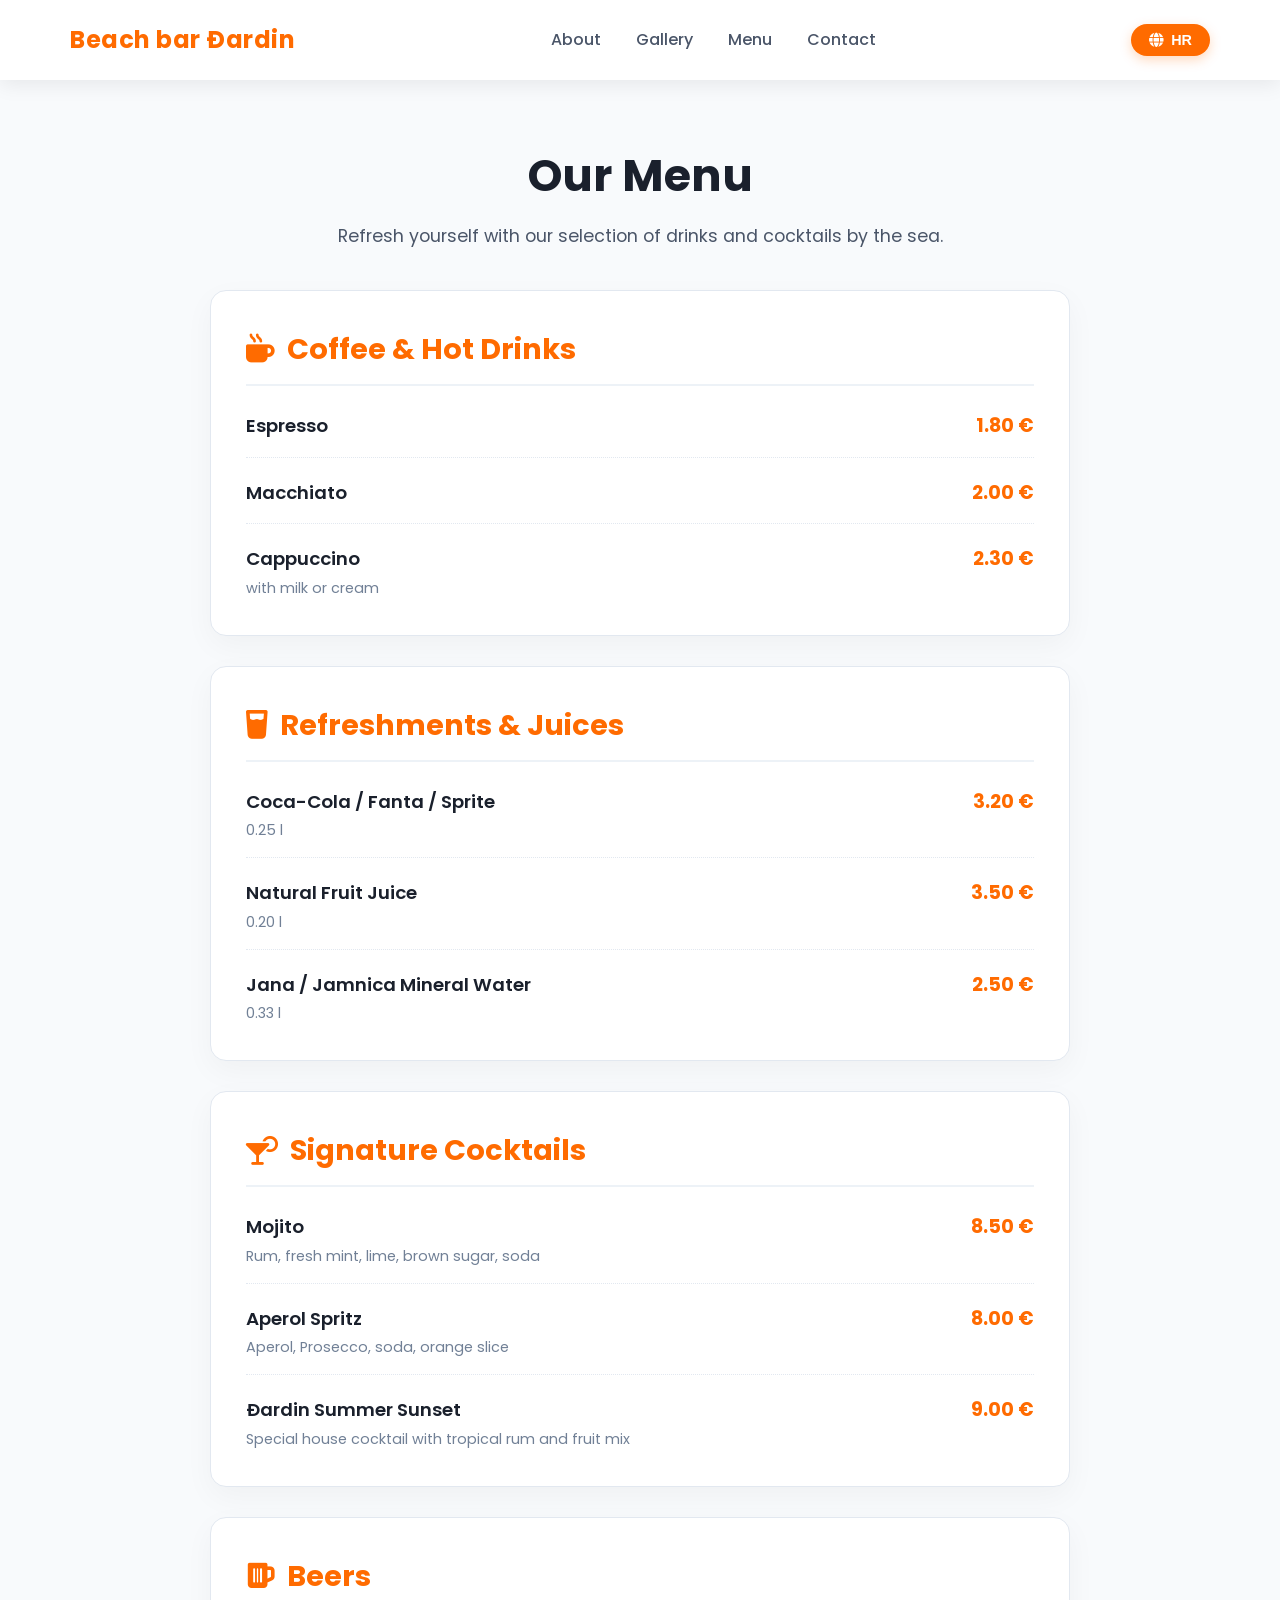
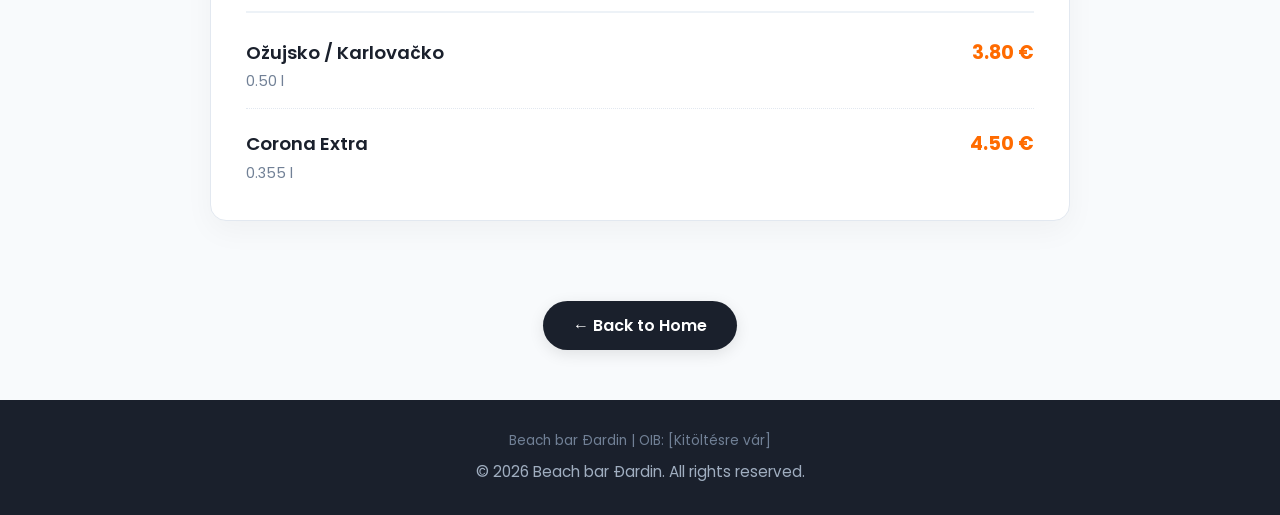
==== menu.html @ 88f93860 "Create menu.html" ====
<!DOCTYPE html>
<html lang="en">
<head>
    <meta charset="UTF-8">
    <meta name="viewport" content="width=device-width, initial-scale=1.0">
    <title>Menu & Price List | Beach bar Đardin</title>
    <!-- Google Fonts -->
    <link href="https://fonts.googleapis.com/css2?family=Poppins:wght@300;400;500;600;700&display=swap" rel="stylesheet">
    <!-- FontAwesome ikonok -->
    <link rel="stylesheet" href="https://cdnjs.cloudflare.com/ajax/libs/font-awesome/6.4.0/css/all.min.css">
    
    <style>
        * {
            margin: 0;
            padding: 0;
            box-sizing: border-box;
            scroll-behavior: smooth;
        }

        body {
            font-family: 'Poppins', sans-serif;
            color: #2c3e50;
            background-color: #f8fafc;
            line-height: 1.6;
            padding-top: 80px;
        }

        /* Fix tetejű modern navigációs sáv */
        .dardin-navbar {
            position: fixed;
            top: 0;
            left: 0;
            width: 100%;
            height: 80px;
            background: rgba(255, 255, 255, 0.98);
            backdrop-filter: blur(10px);
            box-shadow: 0 4px 20px rgba(0, 0, 0, 0.08);
            z-index: 1000;
            display: flex;
            align-items: center;
        }

        .dardin-nav-container {
            width: 100%;
            max-width: 1200px;
            margin: 0 auto;
            padding: 0 30px;
            display: flex;
            justify-content: space-between;
            align-items: center;
        }

        .dardin-logo {
            font-size: 1.5rem;
            font-weight: 700;
            color: #ff6b00;
            text-decoration: none;
            letter-spacing: 0.5px;
        }

        .dardin-nav-links {
            display: flex;
            gap: 35px;
            list-style: none;
            align-items: center;
        }

        .dardin-nav-links a {
            text-decoration: none;
            color: #4a5568;
            font-weight: 500;
            font-size: 1rem;
            transition: color 0.3s ease;
        }

        .dardin-nav-links a:hover {
            color: #ff6b00;
        }

        /* Stílusos nyelvváltó gomb */
        .dardin-lang-btn {
            background: #ff6b00;
            color: white;
            border: none;
            padding: 8px 18px;
            border-radius: 30px;
            cursor: pointer;
            font-weight: 600;
            font-size: 0.9rem;
            display: flex;
            align-items: center;
            gap: 8px;
            transition: all 0.3s ease;
            box-shadow: 0 4px 12px rgba(255, 107, 0, 0.25);
        }

        .dardin-lang-btn:hover {
            background: #e05e00;
            transform: translateY(-2px);
        }

        /* Fő tartalom */
        .menu-header {
            text-align: center;
            padding: 60px 20px 40px;
        }

        .menu-header h1 {
            font-size: 2.8rem;
            color: #1a202c;
            margin-bottom: 10px;
        }

        .menu-header p {
            color: #4a5568;
            font-size: 1.1rem;
        }

        .menu-container {
            max-width: 900px;
            margin: 0 auto 80px;
            padding: 0 20px;
        }

        .menu-category {
            background: white;
            border-radius: 16px;
            padding: 35px;
            margin-bottom: 30px;
            box-shadow: 0 10px 30px rgba(0,0,0,0.04);
            border: 1px solid #e2e8f0;
        }

        .menu-category h2 {
            font-size: 1.8rem;
            color: #ff6b00;
            margin-bottom: 25px;
            display: flex;
            align-items: center;
            gap: 12px;
            border-bottom: 2px solid #edf2f7;
            padding-bottom: 12px;
        }

        .menu-item {
            display: flex;
            justify-content: space-between;
            align-items: baseline;
            margin-bottom: 20px;
            border-bottom: 1px dotted #e2e8f0;
            padding-bottom: 15px;
        }

        .menu-item:last-child {
            margin-bottom: 0;
            border-bottom: none;
            padding-bottom: 0;
        }

        .item-details h3 {
            font-size: 1.15rem;
            color: #1a202c;
            font-weight: 600;
        }

        .item-details p {
            font-size: 0.9rem;
            color: #718096;
            margin-top: 3px;
        }

        .item-price {
            font-size: 1.2rem;
            font-weight: 700;
            color: #ff6b00;
            white-space: nowrap;
            margin-left: 20px;
        }

        /* Vissza gomb */
        .back-btn-container {
            text-align: center;
            margin-bottom: 50px;
        }

        .dardin-btn {
            display: inline-block;
            padding: 12px 30px;
            background-color: #1a202c;
            color: white;
            text-decoration: none;
            border-radius: 35px;
            font-weight: 600;
            font-size: 1rem;
            transition: all 0.3s ease;
            box-shadow: 0 4px 15px rgba(0, 0, 0, 0.1);
        }

        .dardin-btn:hover {
            background-color: #ff6b00;
            transform: translateY(-2px);
        }

        footer {
            text-align: center;
            padding: 30px;
            background-color: #1a202c;
            color: #a0aec0;
            font-size: 0.95rem;
        }

        .dardin-footer-legal {
            font-size: 0.85rem;
            color: #718096;
            margin-bottom: 8px;
        }

        @media (max-width: 768px) {
            .dardin-nav-links {
                display: none;
            }
            .menu-header h1 {
                font-size: 2.2rem;
            }
        }
    </style>
</head>
<body>

    <!-- Fix menüsor -->
    <header class="dardin-navbar">
        <div class="dardin-nav-container">
            <a href="index.html" class="dardin-logo">Beach bar Đardin</a>
            <ul class="dardin-nav-links">
                <li><a href="index.html#about" data-en="About" data-hr="O nama">About</a></li>
                <li><a href="index.html#gallery" data-en="Gallery" data-hr="Galerija">Gallery</a></li>
                <li><a href="menu.html" data-en="Menu" data-hr="Cjenik">Menu</a></li>
                <li><a href="index.html#contact" data-en="Contact" data-hr="Kontakt">Contact</a></li>
            </ul>
            <button id="lang-toggle" class="dardin-lang-btn">
                <i class="fa-solid fa-globe"></i> <span id="lang-text">HR</span>
            </button>
        </div>
    </header>

    <!-- Fejléc -->
    <div class="menu-header">
        <h1 data-en="Our Menu" data-hr="Naš Cjenik">Our Menu</h1>
        <p data-en="Refresh yourself with our selection of drinks and cocktails by the sea." data-hr="Osvježite se našom ponudom pića i koktelića uz samo more.">Refresh yourself with our selection of drinks and cocktails by the sea.</p>
    </div>

    <!-- Étlap kategóriák -->
    <div class="menu-container">
        
        <!-- Kávék -->
        <div class="menu-category">
            <h2><i class="fa-solid fa-mug-hot"></i> <span data-en="Coffee & Hot Drinks" data-hr="Kava i topli napici">Coffee & Hot Drinks</span></h2>
            
            <div class="menu-item">
                <div class="item-details">
                    <h3 data-en="Espresso" data-hr="Espresso">Espresso</h3>
                </div>
                <div class="item-price">1.80 €</div>
            </div>

            <div class="menu-item">
                <div class="item-details">
                    <h3 data-en="Macchiato" data-hr="Kava s mlijekom / Macchiato">Macchiato</h3>
                </div>
                <div class="item-price">2.00 €</div>
            </div>

            <div class="menu-item">
                <div class="item-details">
                    <h3 data-en="Cappuccino" data-hr="Cappuccino">Cappuccino</h3>
                    <p data-en="with milk or cream" data-hr="s mlijekom ili vrhnjem">with milk or cream</p>
                </div>
                <div class="item-price">2.30 €</div>
            </div>
        </div>

        <!-- Üdítők -->
        <div class="menu-category">
            <h2><i class="fa-solid fa-glass-water"></i> <span data-en="Refreshments & Juices" data-hr="Osvježenja i sokovi">Refreshments & Juices</span></h2>
            
            <div class="menu-item">
                <div class="item-details">
                    <h3>Coca-Cola / Fanta / Sprite</h3>
                    <p>0.25 l</p>
                </div>
                <div class="item-price">3.20 €</div>
            </div>

            <div class="menu-item">
                <div class="item-details">
                    <h3 data-en="Natural Fruit Juice" data-hr="Prirodni voćni sok">Natural Fruit Juice</h3>
                    <p>0.20 l</p>
                </div>
                <div class="item-price">3.50 €</div>
            </div>

            <div class="menu-item">
                <div class="item-details">
                    <h3 data-en="Jana / Jamnica Mineral Water" data-hr="Jana / Jamnica mineralna voda">Jana / Jamnica Mineral Water</h3>
                    <p>0.33 l</p>
                </div>
                <div class="item-price">2.50 €</div>
            </div>
        </div>

        <!-- Koktélok -->
        <div class="menu-category">
            <h2><i class="fa-solid fa-martini-glass-citrus"></i> <span data-en="Signature Cocktails" data-hr="Kokteli">Signature Cocktails</span></h2>
            
            <div class="menu-item">
                <div class="item-details">
                    <h3>Mojito</h3>
                    <p data-en="Rum, fresh mint, lime, brown sugar, soda" data-hr="Rum, svježa menta, limeta, smeđi šećer, soda">Rum, fresh mint, lime, brown sugar, soda</p>
                </div>
                <div class="item-price">8.50 €</div>
            </div>

            <div class="menu-item">
                <div class="item-details">
                    <h3>Aperol Spritz</h3>
                    <p data-en="Aperol, Prosecco, soda, orange slice" data-hr="Aperol, Prosecco, soda, kriška narancze">Aperol, Prosecco, soda, orange slice</p>
                </div>
                <div class="item-price">8.00 €</div>
            </div>

            <div class="menu-item">
                <div class="item-details">
                    <h3 data-en="Đardin Summer Sunset" data-hr="Đardin ljetni zalazak">Đardin Summer Sunset</h3>
                    <p data-en="Special house cocktail with tropical rum and fruit mix" data-hr="Specijalni kućni koktel s tropskim rumom i voćnim miksom">Special house cocktail with tropical rum and fruit mix</p>
                </div>
                <div class="item-price">9.00 €</div>
            </div>
        </div>

        <!-- Sörök -->
        <div class="menu-category">
            <h2><i class="fa-solid fa-beer-mug-empty"></i> <span data-en="Beers" data-hr="Piva">Beers</span></h2>
            
            <div class="menu-item">
                <div class="item-details">
                    <h3>Ožujsko / Karlovačko</h3>
                    <p>0.50 l</p>
                </div>
                <div class="item-price">3.80 €</div>
            </div>

            <div class="menu-item">
                <div class="item-details">
                    <h3 data-en="Corona Extra" data-hr="Corona Extra">Corona Extra</h3>
                    <p>0.355 l</p>
                </div>
                <div class="item-price">4.50 €</div>
            </div>
        </div>

    </div>

    <!-- Vissza a főoldalra gomb -->
    <div class="back-btn-container">
        <a href="index.html" class="dardin-btn" data-en="&larr; Back to Home" data-hr="&larr; Povratak na početnu">&larr; Back to Home</a>
    </div>

    <!-- Lábléc -->
    <footer>
        <div class="dardin-footer-legal">Beach bar Đardin | OIB: [Kitöltésre vár]</div>
        <p data-en="&copy; 2026 Beach bar Đardin. All rights reserved." data-hr="&copy; 2026 Beach bar Đardin. Sva prava pridržana.">&copy; 2026 Beach bar Đardin. All rights reserved.</p>
    </footer>

    <!-- Script a nyelvváltáshoz -->
    <script>
        const toggleBtn = document.getElementById('lang-toggle');
        const langText = document.getElementById('lang-text');
        let currentLang = 'en';

        toggleBtn.addEventListener('click', () => {
            currentLang = currentLang === 'en' ? 'hr' : 'en';
            langText.textContent = currentLang === 'en' ? 'HR' : 'EN';

            document.querySelectorAll('[data-en]').forEach(element => {
                if (currentLang === 'hr') {
                    element.innerHTML = element.getAttribute('data-hr');
                } else {
                    element.innerHTML = element.getAttribute('data-en');
                }
            });
        });
    </script>
</body>
</html>
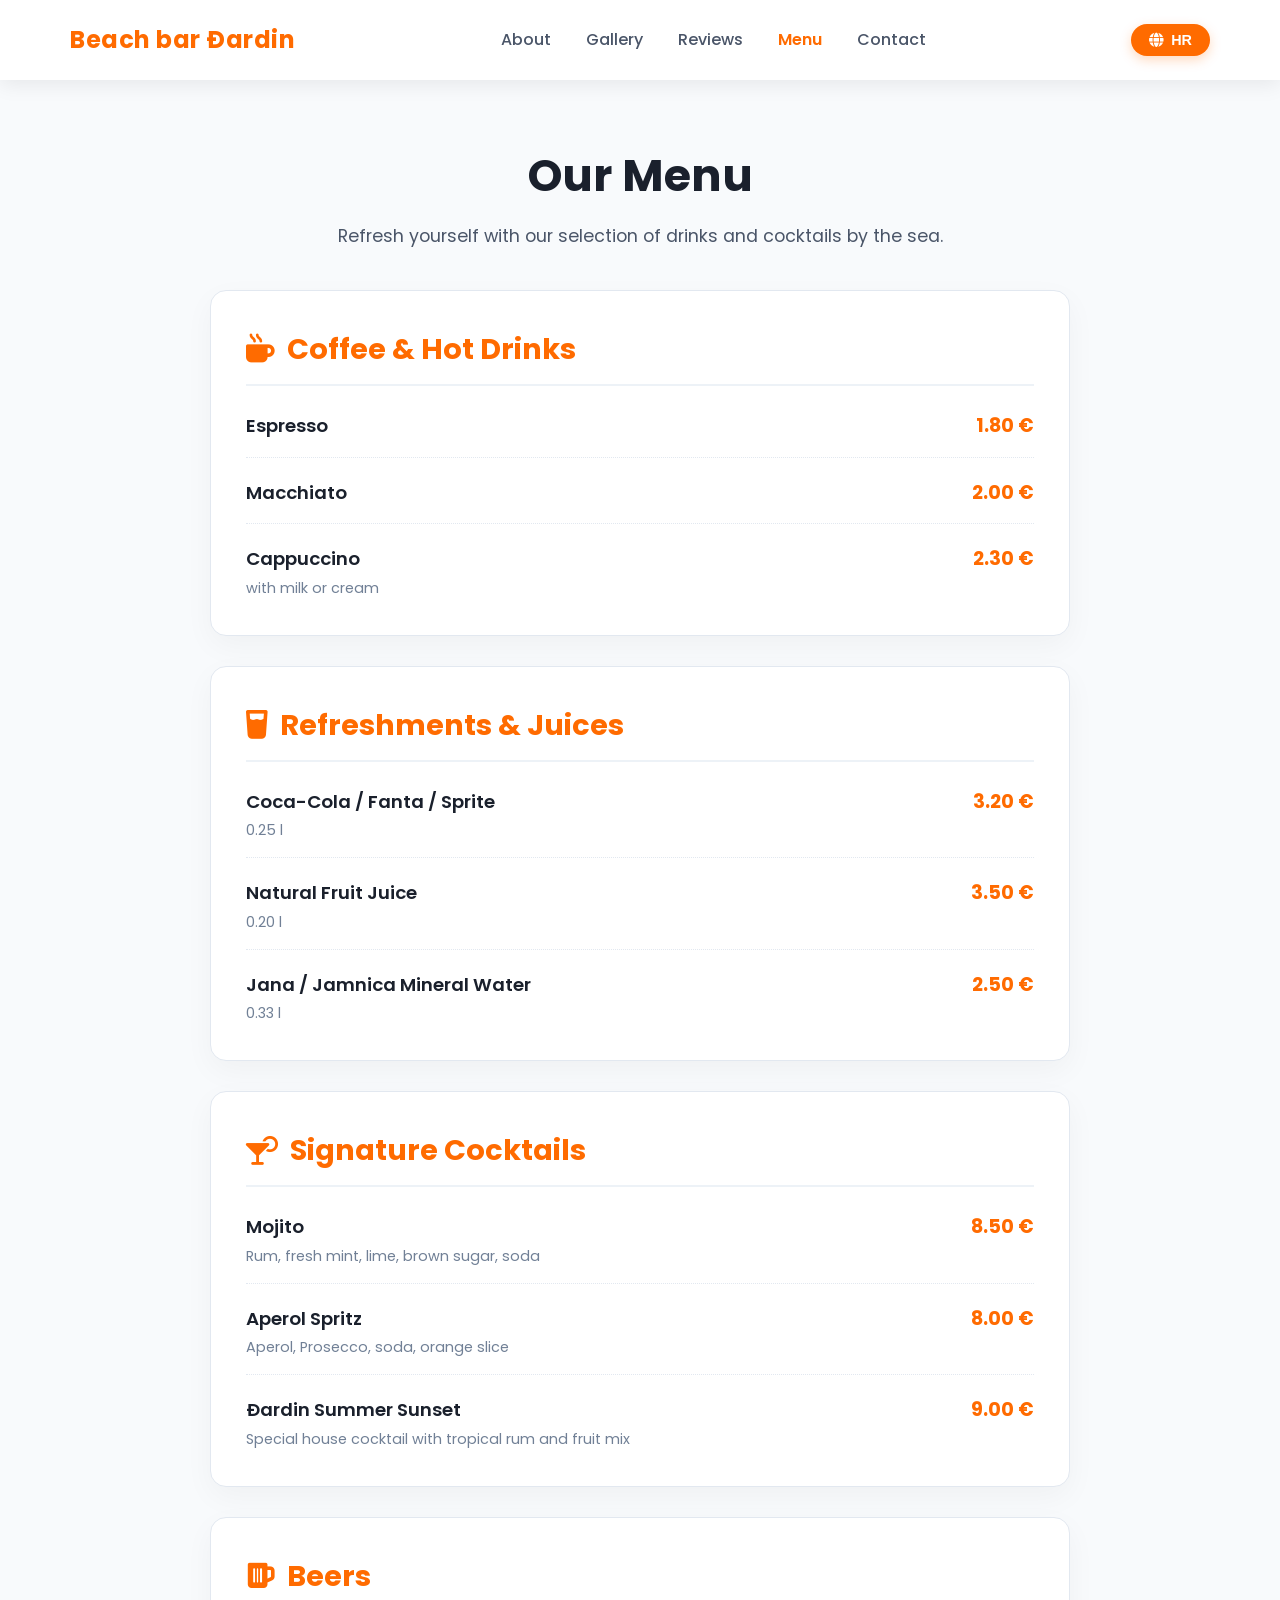
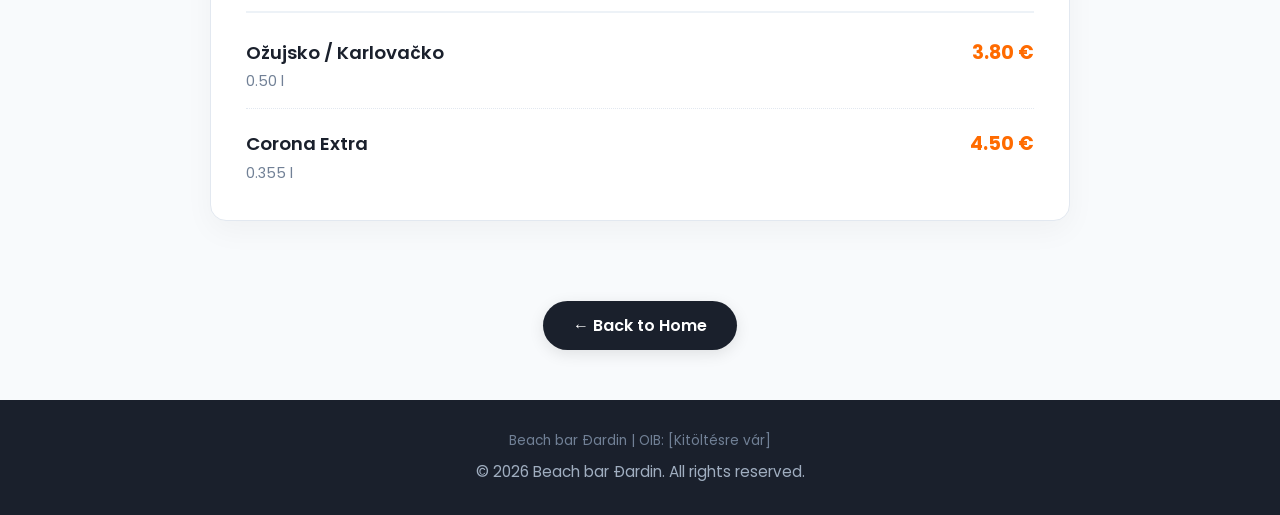
==== commit f8282218: "Update menu.html" ====
--- a/menu.html
+++ b/menu.html
@@ -234,7 +234,8 @@
             <ul class="dardin-nav-links">
                 <li><a href="index.html#about" data-en="About" data-hr="O nama">About</a></li>
                 <li><a href="index.html#gallery" data-en="Gallery" data-hr="Galerija">Gallery</a></li>
-                <li><a href="menu.html" data-en="Menu" data-hr="Cjenik">Menu</a></li>
+                <li><a href="index.html#reviews" data-en="Reviews" data-hr="Recenzije">Reviews</a></li>
+                <li><a href="menu.html" data-en="Menu" data-hr="Cjenik" style="color: #ff6b00; font-weight: 600;">Menu</a></li>
                 <li><a href="index.html#contact" data-en="Contact" data-hr="Kontakt">Contact</a></li>
             </ul>
             <button id="lang-toggle" class="dardin-lang-btn">
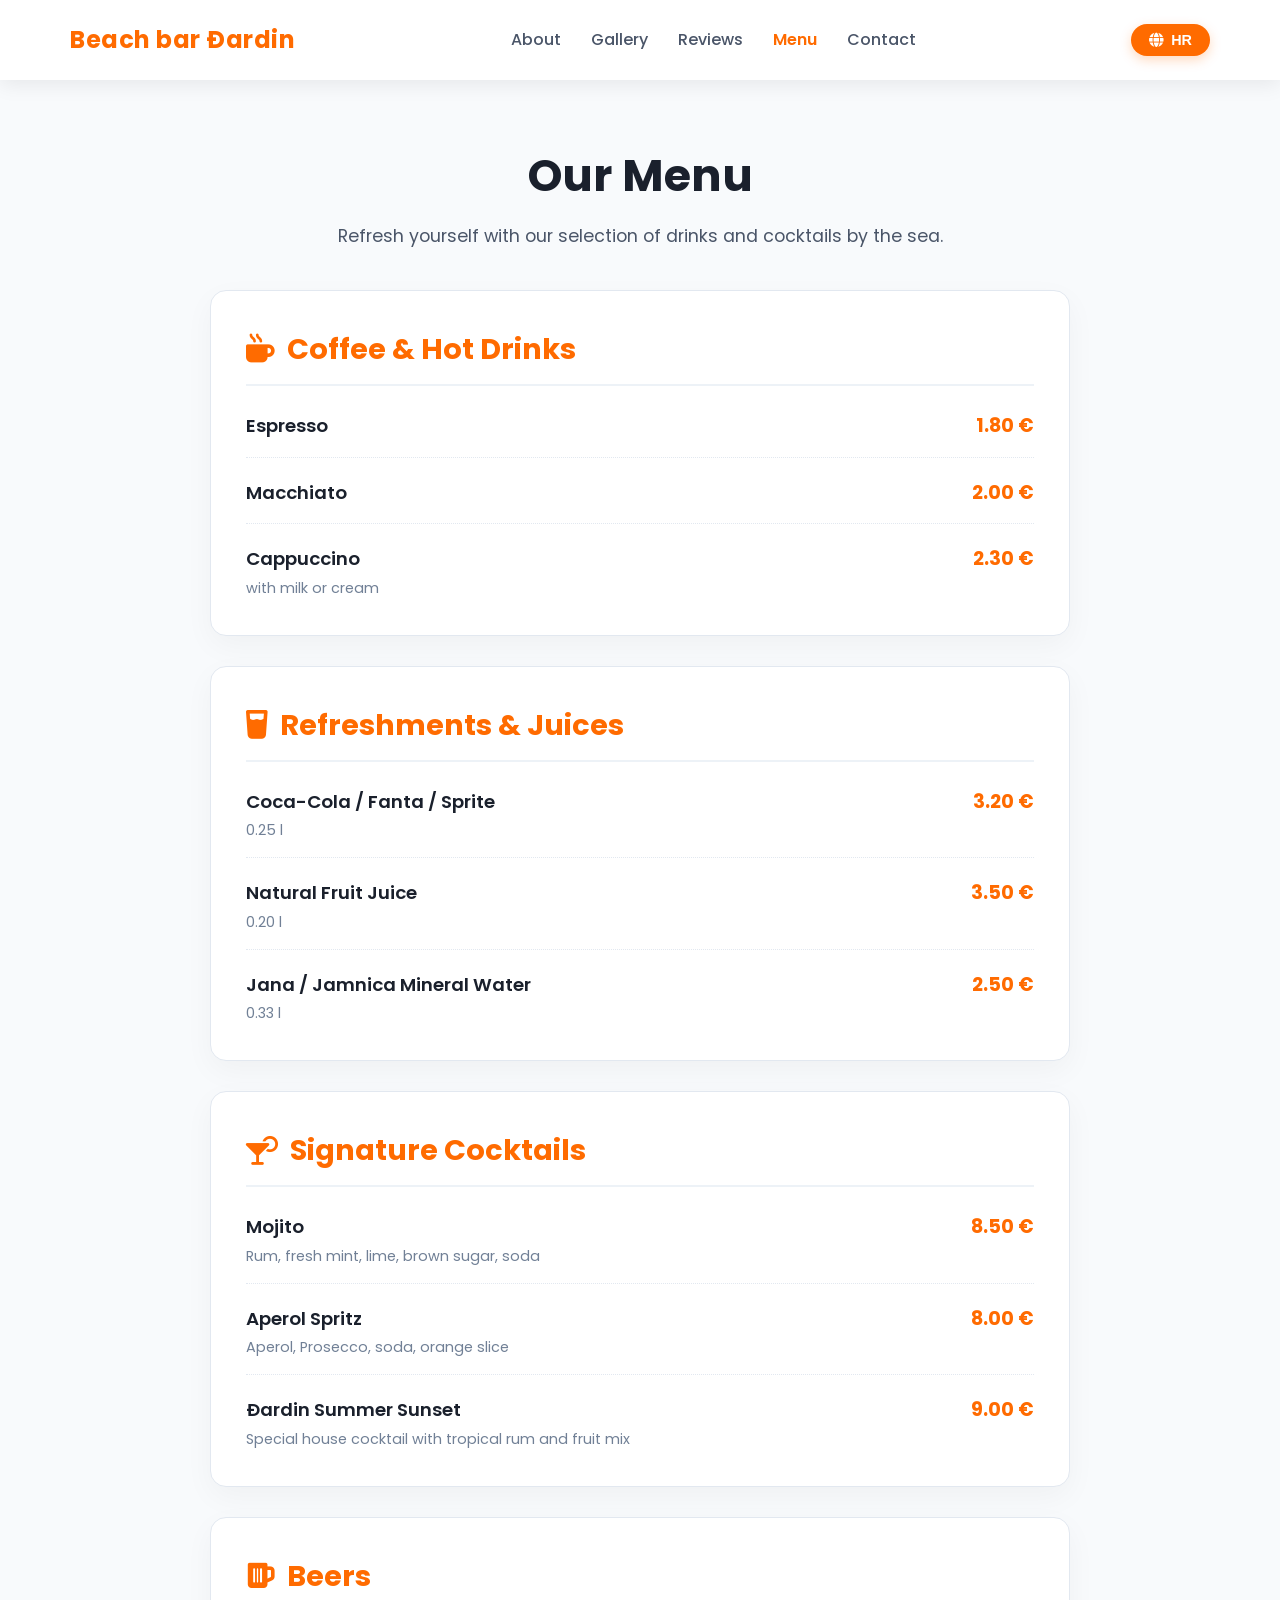
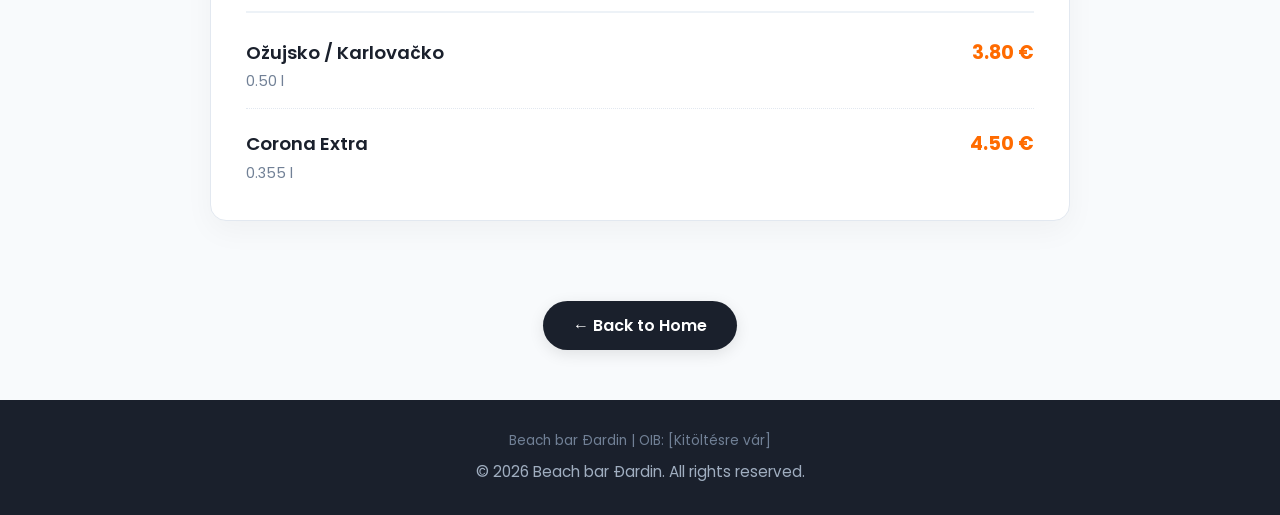
==== commit 7da1ecb8: "Update menu.html" ====
--- a/menu.html
+++ b/menu.html
@@ -60,7 +60,7 @@
 
         .dardin-nav-links {
             display: flex;
-            gap: 35px;
+            gap: 30px;
             list-style: none;
             align-items: center;
         }
@@ -75,6 +75,16 @@
 
         .dardin-nav-links a:hover {
             color: #ff6b00;
+        }
+
+        /* Mobil hamburger gomb */
+        .dardin-hamburger {
+            display: none;
+            background: none;
+            border: none;
+            font-size: 1.8rem;
+            color: #4a5568;
+            cursor: pointer;
         }
 
         /* Stílusos nyelvváltó gomb */
@@ -215,10 +225,30 @@
             margin-bottom: 8px;
         }
 
+        /* Mobil nézet beállítások */
         @media (max-width: 768px) {
+            .dardin-hamburger {
+                display: block;
+            }
+
             .dardin-nav-links {
-                display: none;
+                position: absolute;
+                top: 80px;
+                left: 0;
+                width: 100%;
+                background: white;
+                flex-direction: column;
+                align-items: center;
+                gap: 20px;
+                padding: 25px 0;
+                box-shadow: 0 10px 20px rgba(0,0,0,0.08);
+                display: none; /* Alapból rejtett */
             }
+
+            .dardin-nav-links.active {
+                display: flex; /* Ha rákattintanak, lenyílik */
+            }
+
             .menu-header h1 {
                 font-size: 2.2rem;
             }
@@ -231,13 +261,19 @@
     <header class="dardin-navbar">
         <div class="dardin-nav-container">
             <a href="index.html" class="dardin-logo">Beach bar Đardin</a>
-            <ul class="dardin-nav-links">
+            
+            <button class="dardin-hamburger" id="hamburger-btn">
+                <i class="fa-solid fa-bars"></i>
+            </button>
+
+            <ul class="dardin-nav-links" id="nav-links">
                 <li><a href="index.html#about" data-en="About" data-hr="O nama">About</a></li>
                 <li><a href="index.html#gallery" data-en="Gallery" data-hr="Galerija">Gallery</a></li>
                 <li><a href="index.html#reviews" data-en="Reviews" data-hr="Recenzije">Reviews</a></li>
                 <li><a href="menu.html" data-en="Menu" data-hr="Cjenik" style="color: #ff6b00; font-weight: 600;">Menu</a></li>
                 <li><a href="index.html#contact" data-en="Contact" data-hr="Kontakt">Contact</a></li>
             </ul>
+
             <button id="lang-toggle" class="dardin-lang-btn">
                 <i class="fa-solid fa-globe"></i> <span id="lang-text">HR</span>
             </button>
@@ -372,8 +408,17 @@
         <p data-en="&copy; 2026 Beach bar Đardin. All rights reserved." data-hr="&copy; 2026 Beach bar Đardin. Sva prava pridržana.">&copy; 2026 Beach bar Đardin. All rights reserved.</p>
     </footer>
 
-    <!-- Script a nyelvváltáshoz -->
+    <!-- Script a mobil menühöz és nyelvváltáshoz -->
     <script>
+        // Mobil hamburger menü nyitás-zárás
+        const hamburgerBtn = document.getElementById('hamburger-btn');
+        const navLinks = document.getElementById('nav-links');
+
+        hamburgerBtn.addEventListener('click', () => {
+            navLinks.classList.toggle('active');
+        });
+
+        // Nyelvváltó logika
         const toggleBtn = document.getElementById('lang-toggle');
         const langText = document.getElementById('lang-text');
         let currentLang = 'en';
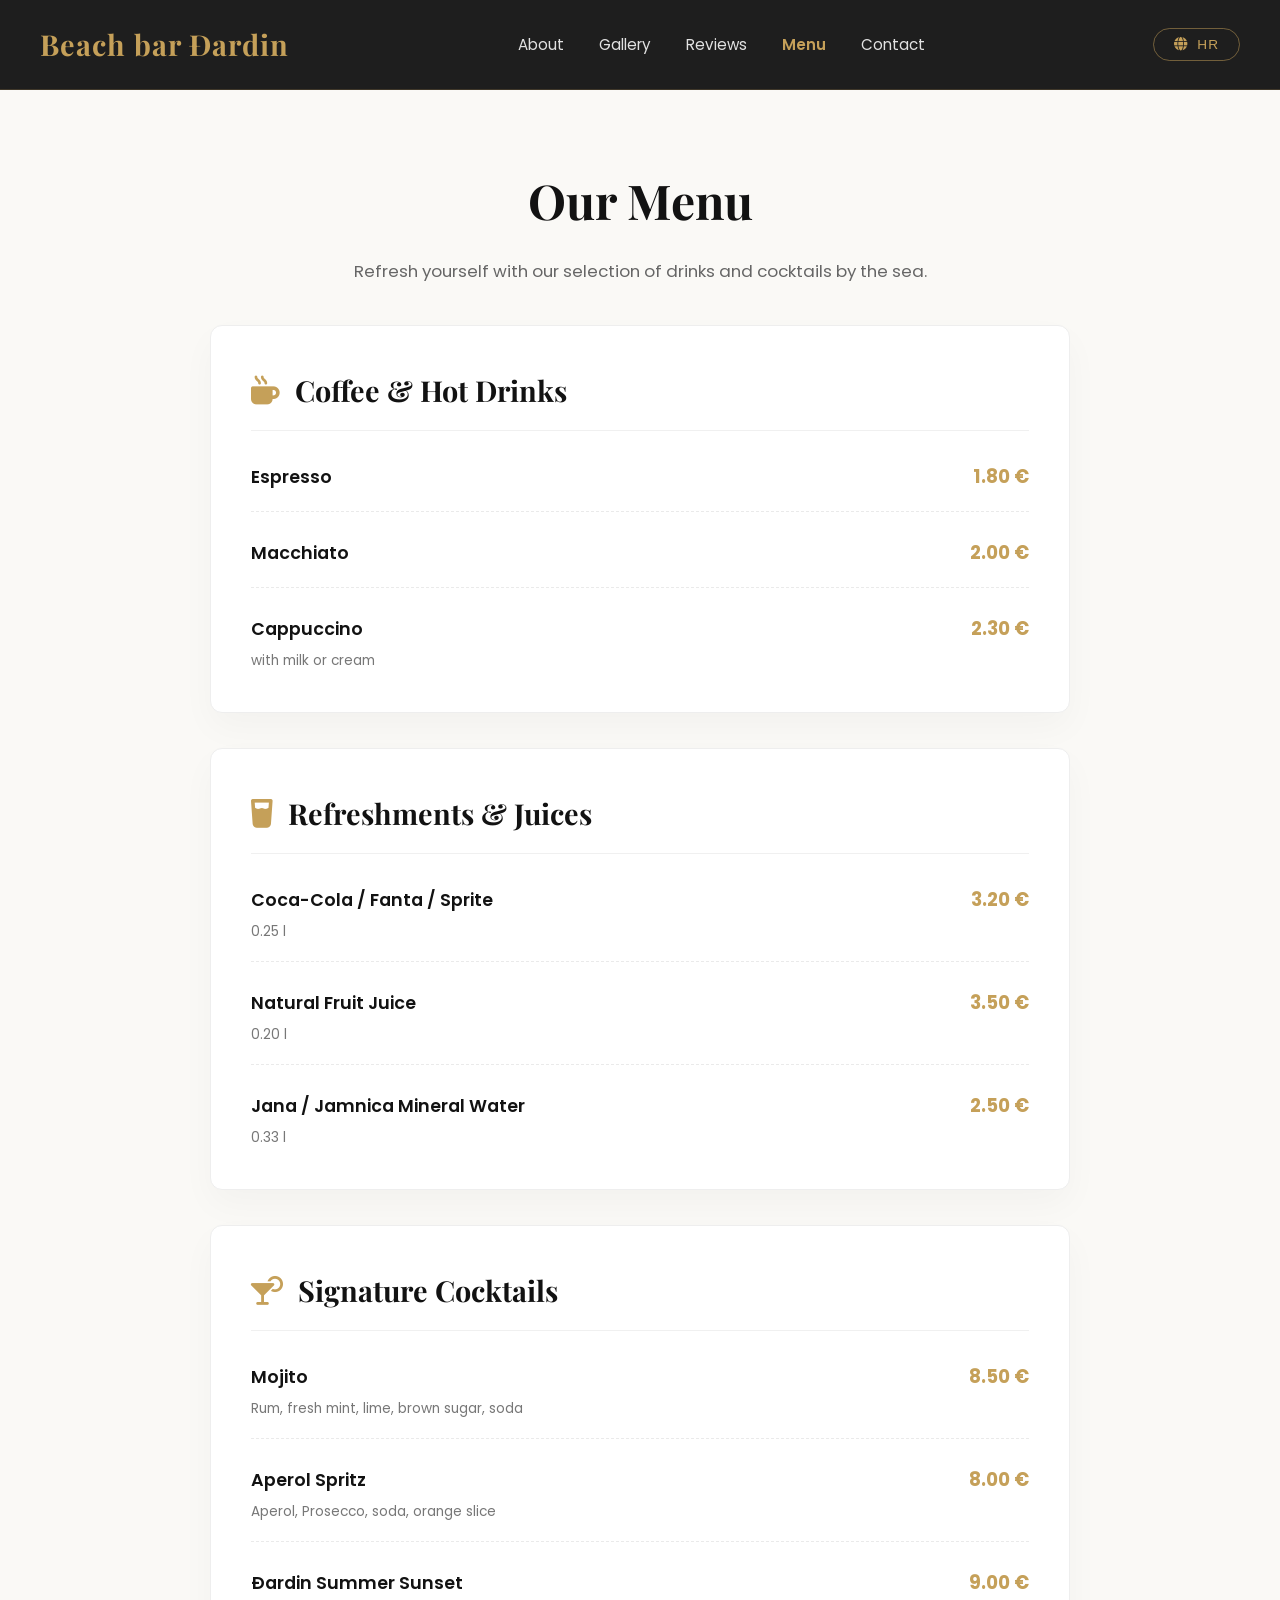
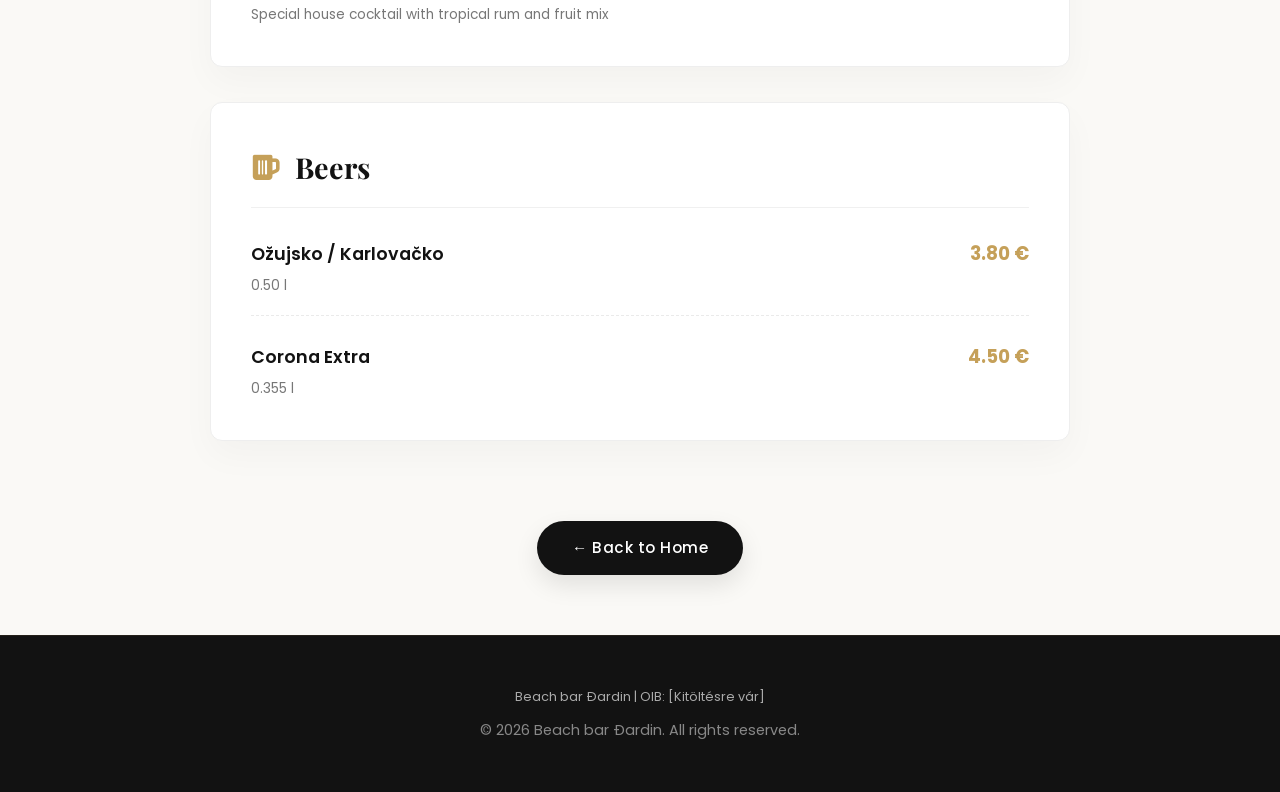
==== commit f0b5b560: "Update menu.html" ====
--- a/menu.html
+++ b/menu.html
@@ -5,7 +5,7 @@
     <meta name="viewport" content="width=device-width, initial-scale=1.0">
     <title>Menu & Price List | Beach bar Đardin</title>
     <!-- Google Fonts -->
-    <link href="https://fonts.googleapis.com/css2?family=Poppins:wght@300;400;500;600;700&display=swap" rel="stylesheet">
+    <link href="https://fonts.googleapis.com/css2?family=Playfair+Display:ital,wght@0,500;0,700;1,400&family=Poppins:wght@300;400;500;600&display=swap" rel="stylesheet">
     <!-- FontAwesome ikonok -->
     <link rel="stylesheet" href="https://cdnjs.cloudflare.com/ajax/libs/font-awesome/6.4.0/css/all.min.css">
     
@@ -19,22 +19,22 @@
 
         body {
             font-family: 'Poppins', sans-serif;
-            color: #2c3e50;
-            background-color: #f8fafc;
-            line-height: 1.6;
-            padding-top: 80px;
-        }
-
-        /* Fix tetejű modern navigációs sáv */
+            color: #2b2b2b;
+            background-color: #faf9f6;
+            line-height: 1.7;
+            padding-top: 90px;
+        }
+
+        /* Navigáció */
         .dardin-navbar {
             position: fixed;
             top: 0;
             left: 0;
             width: 100%;
-            height: 80px;
-            background: rgba(255, 255, 255, 0.98);
-            backdrop-filter: blur(10px);
-            box-shadow: 0 4px 20px rgba(0, 0, 0, 0.08);
+            height: 90px;
+            background: rgba(18, 18, 18, 0.95);
+            backdrop-filter: blur(12px);
+            border-bottom: 1px solid rgba(197, 160, 89, 0.2);
             z-index: 1000;
             display: flex;
             align-items: center;
@@ -42,88 +42,88 @@
 
         .dardin-nav-container {
             width: 100%;
-            max-width: 1200px;
+            max-width: 1300px;
             margin: 0 auto;
-            padding: 0 30px;
+            padding: 0 40px;
             display: flex;
             justify-content: space-between;
             align-items: center;
         }
 
         .dardin-logo {
-            font-size: 1.5rem;
+            font-family: 'Playfair Display', serif;
+            font-size: 1.8rem;
             font-weight: 700;
-            color: #ff6b00;
+            color: #c5a059;
             text-decoration: none;
-            letter-spacing: 0.5px;
+            letter-spacing: 1px;
         }
 
         .dardin-nav-links {
             display: flex;
-            gap: 30px;
+            gap: 35px;
             list-style: none;
             align-items: center;
         }
 
         .dardin-nav-links a {
             text-decoration: none;
-            color: #4a5568;
-            font-weight: 500;
-            font-size: 1rem;
+            color: #e2e2e2;
+            font-weight: 400;
+            font-size: 0.95rem;
             transition: color 0.3s ease;
         }
 
         .dardin-nav-links a:hover {
-            color: #ff6b00;
-        }
-
-        /* Mobil hamburger gomb */
+            color: #c5a059;
+        }
+
         .dardin-hamburger {
             display: none;
             background: none;
             border: none;
             font-size: 1.8rem;
-            color: #4a5568;
+            color: #c5a059;
             cursor: pointer;
         }
 
-        /* Stílusos nyelvváltó gomb */
         .dardin-lang-btn {
-            background: #ff6b00;
-            color: white;
-            border: none;
-            padding: 8px 18px;
+            background: transparent;
+            color: #c5a059;
+            border: 1px solid rgba(197, 160, 89, 0.5);
+            padding: 8px 20px;
             border-radius: 30px;
             cursor: pointer;
-            font-weight: 600;
-            font-size: 0.9rem;
+            font-weight: 500;
+            font-size: 0.85rem;
+            letter-spacing: 1px;
             display: flex;
             align-items: center;
             gap: 8px;
             transition: all 0.3s ease;
-            box-shadow: 0 4px 12px rgba(255, 107, 0, 0.25);
         }
 
         .dardin-lang-btn:hover {
-            background: #e05e00;
-            transform: translateY(-2px);
-        }
-
-        /* Fő tartalom */
+            background: #c5a059;
+            color: #121212;
+        }
+
+        /* Étlap Fejléc */
         .menu-header {
             text-align: center;
-            padding: 60px 20px 40px;
+            padding: 70px 20px 40px;
         }
 
         .menu-header h1 {
-            font-size: 2.8rem;
-            color: #1a202c;
-            margin-bottom: 10px;
+            font-family: 'Playfair Display', serif;
+            font-size: 3rem;
+            color: #121212;
+            margin-bottom: 15px;
         }
 
         .menu-header p {
-            color: #4a5568;
-            font-size: 1.1rem;
+            color: #666;
+            font-size: 1.05rem;
         }
 
         .menu-container {
@@ -134,31 +134,36 @@
 
         .menu-category {
             background: white;
-            border-radius: 16px;
-            padding: 35px;
+            border-radius: 12px;
+            padding: 40px;
+            margin-bottom: 35px;
+            box-shadow: 0 15px 35px rgba(0,0,0,0.03);
+            border: 1px solid #eee;
+        }
+
+        .menu-category h2 {
+            font-family: 'Playfair Display', serif;
+            font-size: 1.8rem;
+            color: #121212;
             margin-bottom: 30px;
-            box-shadow: 0 10px 30px rgba(0,0,0,0.04);
-            border: 1px solid #e2e8f0;
-        }
-
-        .menu-category h2 {
-            font-size: 1.8rem;
-            color: #ff6b00;
-            margin-bottom: 25px;
             display: flex;
             align-items: center;
-            gap: 12px;
-            border-bottom: 2px solid #edf2f7;
-            padding-bottom: 12px;
+            gap: 15px;
+            border-bottom: 1px solid #f0f0f0;
+            padding-bottom: 15px;
+        }
+
+        .menu-category h2 i {
+            color: #c5a059;
         }
 
         .menu-item {
             display: flex;
             justify-content: space-between;
             align-items: baseline;
-            margin-bottom: 20px;
-            border-bottom: 1px dotted #e2e8f0;
-            padding-bottom: 15px;
+            margin-bottom: 25px;
+            border-bottom: 1px dashed #eaeaea;
+            padding-bottom: 18px;
         }
 
         .menu-item:last-child {
@@ -168,21 +173,21 @@
         }
 
         .item-details h3 {
+            font-size: 1.1rem;
+            color: #121212;
+            font-weight: 600;
+        }
+
+        .item-details p {
+            font-size: 0.85rem;
+            color: #777;
+            margin-top: 4px;
+        }
+
+        .item-price {
             font-size: 1.15rem;
-            color: #1a202c;
-            font-weight: 600;
-        }
-
-        .item-details p {
-            font-size: 0.9rem;
-            color: #718096;
-            margin-top: 3px;
-        }
-
-        .item-price {
-            font-size: 1.2rem;
             font-weight: 700;
-            color: #ff6b00;
+            color: #c5a059;
             white-space: nowrap;
             margin-left: 20px;
         }
@@ -190,42 +195,44 @@
         /* Vissza gomb */
         .back-btn-container {
             text-align: center;
-            margin-bottom: 50px;
+            margin-bottom: 60px;
         }
 
         .dardin-btn {
             display: inline-block;
-            padding: 12px 30px;
-            background-color: #1a202c;
+            padding: 14px 35px;
+            background-color: #121212;
             color: white;
             text-decoration: none;
-            border-radius: 35px;
-            font-weight: 600;
-            font-size: 1rem;
+            border-radius: 30px;
+            font-weight: 500;
+            font-size: 0.95rem;
+            letter-spacing: 0.5px;
             transition: all 0.3s ease;
-            box-shadow: 0 4px 15px rgba(0, 0, 0, 0.1);
+            box-shadow: 0 10px 25px rgba(0,0,0,0.1);
         }
 
         .dardin-btn:hover {
-            background-color: #ff6b00;
+            background-color: #c5a059;
+            color: #121212;
             transform: translateY(-2px);
         }
 
         footer {
             text-align: center;
-            padding: 30px;
-            background-color: #1a202c;
-            color: #a0aec0;
-            font-size: 0.95rem;
+            padding: 50px 20px;
+            background-color: #121212;
+            color: #888;
+            font-size: 0.9rem;
+            border-top: 1px solid rgba(197, 160, 89, 0.1);
         }
 
         .dardin-footer-legal {
-            font-size: 0.85rem;
-            color: #718096;
-            margin-bottom: 8px;
-        }
-
-        /* Mobil nézet beállítások */
+            font-size: 0.8rem;
+            color: #aaa;
+            margin-bottom: 10px;
+        }
+
         @media (max-width: 768px) {
             .dardin-hamburger {
                 display: block;
@@ -233,24 +240,24 @@
 
             .dardin-nav-links {
                 position: absolute;
-                top: 80px;
+                top: 90px;
                 left: 0;
                 width: 100%;
-                background: white;
+                background: #121212;
+                border-bottom: 1px solid rgba(197, 160, 89, 0.2);
                 flex-direction: column;
                 align-items: center;
-                gap: 20px;
-                padding: 25px 0;
-                box-shadow: 0 10px 20px rgba(0,0,0,0.08);
-                display: none; /* Alapból rejtett */
+                gap: 25px;
+                padding: 30px 0;
+                display: none;
             }
 
             .dardin-nav-links.active {
-                display: flex; /* Ha rákattintanak, lenyílik */
+                display: flex;
             }
 
             .menu-header h1 {
-                font-size: 2.2rem;
+                font-size: 2.3rem;
             }
         }
     </style>
@@ -270,7 +277,7 @@
                 <li><a href="index.html#about" data-en="About" data-hr="O nama">About</a></li>
                 <li><a href="index.html#gallery" data-en="Gallery" data-hr="Galerija">Gallery</a></li>
                 <li><a href="index.html#reviews" data-en="Reviews" data-hr="Recenzije">Reviews</a></li>
-                <li><a href="menu.html" data-en="Menu" data-hr="Cjenik" style="color: #ff6b00; font-weight: 600;">Menu</a></li>
+                <li><a href="menu.html" data-en="Menu" data-hr="Cjenik" style="color: #c5a059; font-weight: 600;">Menu</a></li>
                 <li><a href="index.html#contact" data-en="Contact" data-hr="Kontakt">Contact</a></li>
             </ul>
 
@@ -408,9 +415,8 @@
         <p data-en="&copy; 2026 Beach bar Đardin. All rights reserved." data-hr="&copy; 2026 Beach bar Đardin. Sva prava pridržana.">&copy; 2026 Beach bar Đardin. All rights reserved.</p>
     </footer>
 
-    <!-- Script a mobil menühöz és nyelvváltáshoz -->
+    <!-- Script -->
     <script>
-        // Mobil hamburger menü nyitás-zárás
         const hamburgerBtn = document.getElementById('hamburger-btn');
         const navLinks = document.getElementById('nav-links');
 
@@ -418,7 +424,6 @@
             navLinks.classList.toggle('active');
         });
 
-        // Nyelvváltó logika
         const toggleBtn = document.getElementById('lang-toggle');
         const langText = document.getElementById('lang-text');
         let currentLang = 'en';
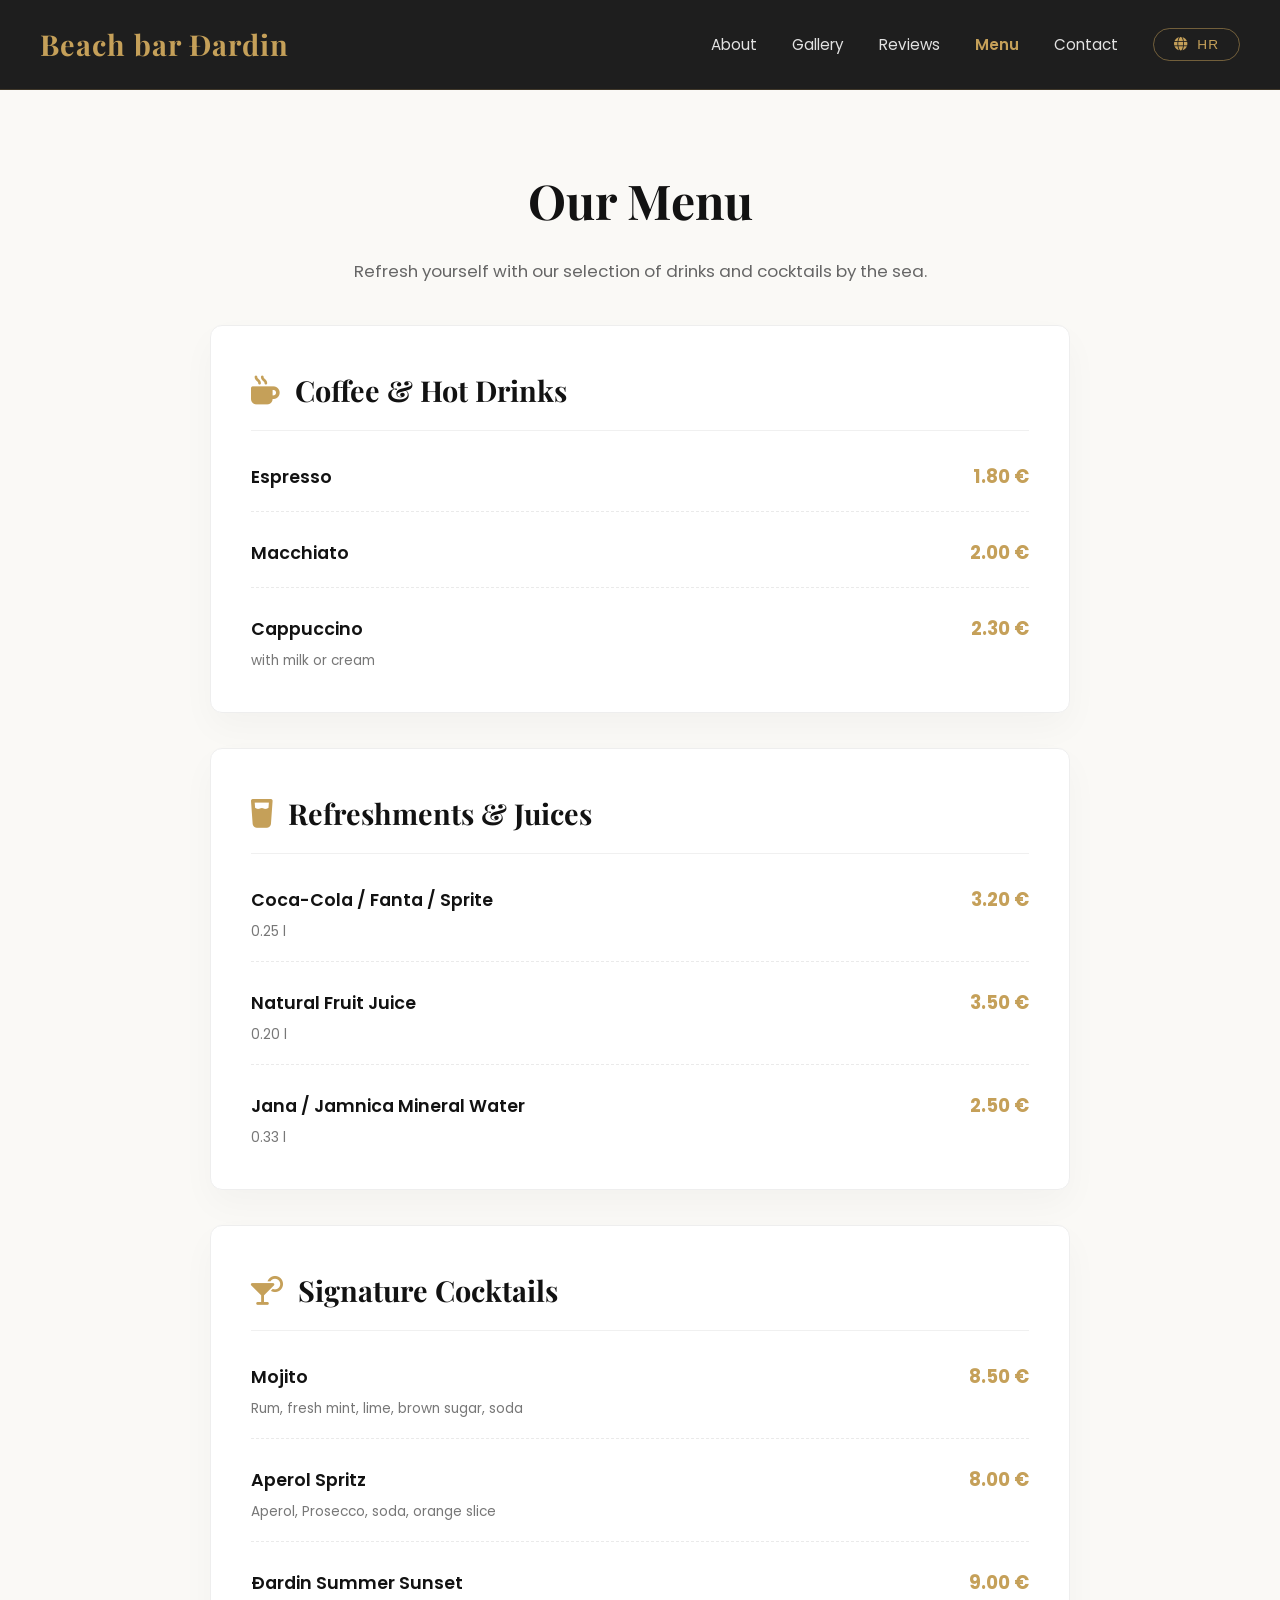
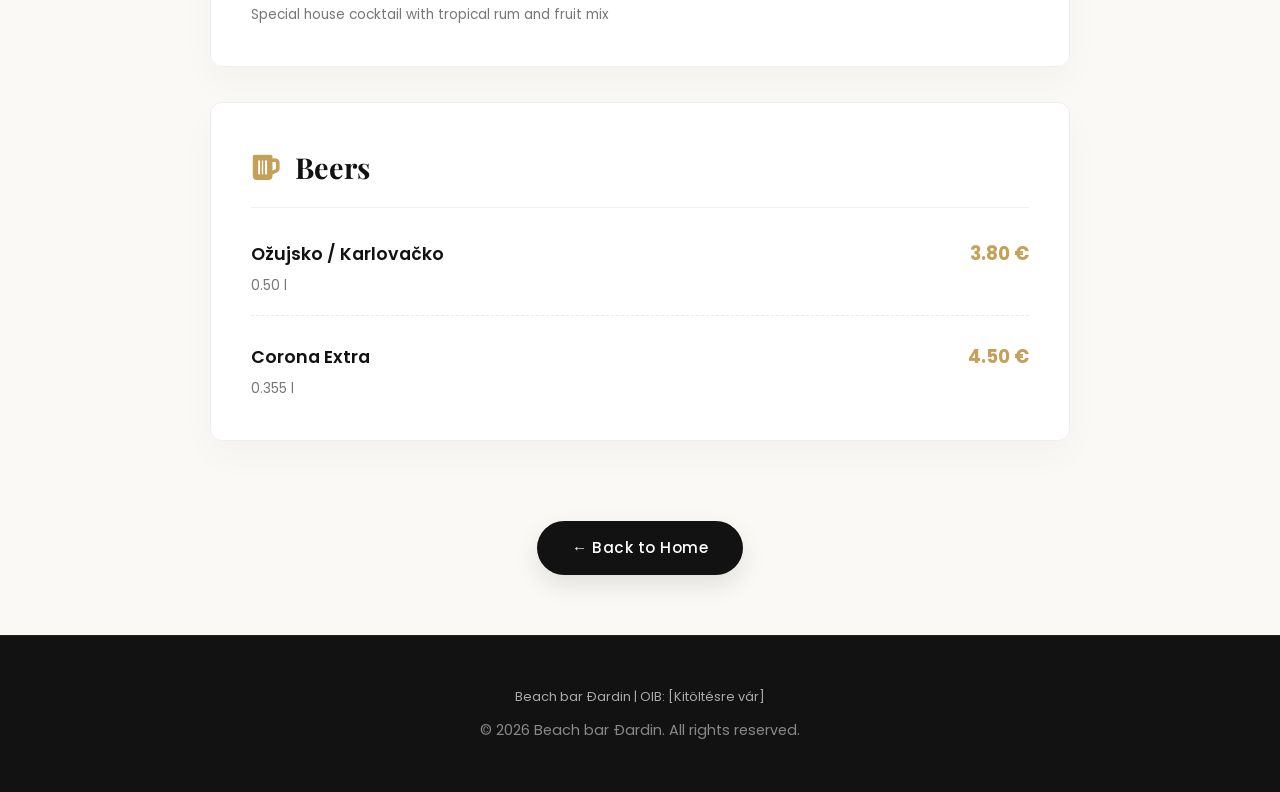
==== commit 644a253f: "Update menu.html" ====
--- a/menu.html
+++ b/menu.html
@@ -23,7 +23,25 @@
             background-color: #faf9f6;
             line-height: 1.7;
             padding-top: 90px;
-        }
+            overflow-x: hidden;
+        }
+
+        /* --- Görgetési Animációs Alapok (Fade-In / Beúszás) --- */
+        .reveal {
+            opacity: 0;
+            transform: translateY(40px);
+            transition: opacity 0.9s cubic-bezier(0.16, 1, 0.3, 1), transform 0.9s cubic-bezier(0.16, 1, 0.3, 1);
+            will-change: opacity, transform;
+        }
+
+        .reveal.active {
+            opacity: 1;
+            transform: translateY(0);
+        }
+
+        .delay-1 { transition-delay: 0.15s; }
+        .delay-2 { transition-delay: 0.3s; }
+        .delay-3 { transition-delay: 0.45s; }
 
         /* Navigáció */
         .dardin-navbar {
@@ -57,6 +75,7 @@
             color: #c5a059;
             text-decoration: none;
             letter-spacing: 1px;
+            white-space: nowrap;
         }
 
         .dardin-nav-links {
@@ -233,31 +252,68 @@
             margin-bottom: 10px;
         }
 
+        /* Mobil nézet beállítások */
         @media (max-width: 768px) {
+            body {
+                padding-top: 75px;
+            }
+
+            .dardin-navbar {
+                height: 75px;
+            }
+
+            .dardin-nav-container {
+                padding: 0 20px;
+            }
+
+            .dardin-logo {
+                font-size: 1.3rem;
+            }
+
             .dardin-hamburger {
                 display: block;
             }
 
             .dardin-nav-links {
                 position: absolute;
-                top: 90px;
+                top: 75px;
                 left: 0;
                 width: 100%;
                 background: #121212;
-                border-bottom: 1px solid rgba(197, 160, 89, 0.2);
+                border-bottom: 2px solid #c5a059;
                 flex-direction: column;
                 align-items: center;
-                gap: 25px;
-                padding: 30px 0;
+                gap: 20px;
+                padding: 40px 20px;
                 display: none;
+                box-shadow: 0 15px 30px rgba(0,0,0,0.7);
+                text-align: center;
             }
 
             .dardin-nav-links.active {
                 display: flex;
             }
 
+            .dardin-mobile-lang-item {
+                margin-top: 10px;
+            }
+
+            .dardin-lang-btn {
+                margin: 0 auto;
+            }
+
             .menu-header h1 {
                 font-size: 2.3rem;
+            }
+
+            .menu-item {
+                flex-direction: column;
+                align-items: flex-start;
+                gap: 5px;
+            }
+
+            .item-price {
+                margin-left: 0;
             }
         }
     </style>
@@ -269,8 +325,8 @@
         <div class="dardin-nav-container">
             <a href="index.html" class="dardin-logo">Beach bar Đardin</a>
             
-            <button class="dardin-hamburger" id="hamburger-btn">
-                <i class="fa-solid fa-bars"></i>
+            <button class="dardin-hamburger" id="hamburger-btn" aria-label="Menu">
+                <i class="fa-solid fa-bars" id="hamburger-icon"></i>
             </button>
 
             <ul class="dardin-nav-links" id="nav-links">
@@ -279,16 +335,17 @@
                 <li><a href="index.html#reviews" data-en="Reviews" data-hr="Recenzije">Reviews</a></li>
                 <li><a href="menu.html" data-en="Menu" data-hr="Cjenik" style="color: #c5a059; font-weight: 600;">Menu</a></li>
                 <li><a href="index.html#contact" data-en="Contact" data-hr="Kontakt">Contact</a></li>
+                <li class="dardin-mobile-lang-item">
+                    <button id="lang-toggle" class="dardin-lang-btn">
+                        <i class="fa-solid fa-globe"></i> <span id="lang-text">HR</span>
+                    </button>
+                </li>
             </ul>
-
-            <button id="lang-toggle" class="dardin-lang-btn">
-                <i class="fa-solid fa-globe"></i> <span id="lang-text">HR</span>
-            </button>
         </div>
     </header>
 
     <!-- Fejléc -->
-    <div class="menu-header">
+    <div class="menu-header reveal">
         <h1 data-en="Our Menu" data-hr="Naš Cjenik">Our Menu</h1>
         <p data-en="Refresh yourself with our selection of drinks and cocktails by the sea." data-hr="Osvježite se našom ponudom pića i koktelića uz samo more.">Refresh yourself with our selection of drinks and cocktails by the sea.</p>
     </div>
@@ -297,7 +354,7 @@
     <div class="menu-container">
         
         <!-- Kávék -->
-        <div class="menu-category">
+        <div class="menu-category reveal delay-1">
             <h2><i class="fa-solid fa-mug-hot"></i> <span data-en="Coffee & Hot Drinks" data-hr="Kava i topli napici">Coffee & Hot Drinks</span></h2>
             
             <div class="menu-item">
@@ -324,7 +381,7 @@
         </div>
 
         <!-- Üdítők -->
-        <div class="menu-category">
+        <div class="menu-category reveal delay-2">
             <h2><i class="fa-solid fa-glass-water"></i> <span data-en="Refreshments & Juices" data-hr="Osvježenja i sokovi">Refreshments & Juices</span></h2>
             
             <div class="menu-item">
@@ -353,7 +410,7 @@
         </div>
 
         <!-- Koktélok -->
-        <div class="menu-category">
+        <div class="menu-category reveal delay-3">
             <h2><i class="fa-solid fa-martini-glass-citrus"></i> <span data-en="Signature Cocktails" data-hr="Kokteli">Signature Cocktails</span></h2>
             
             <div class="menu-item">
@@ -382,7 +439,7 @@
         </div>
 
         <!-- Sörök -->
-        <div class="menu-category">
+        <div class="menu-category reveal">
             <h2><i class="fa-solid fa-beer-mug-empty"></i> <span data-en="Beers" data-hr="Piva">Beers</span></h2>
             
             <div class="menu-item">
@@ -405,7 +462,7 @@
     </div>
 
     <!-- Vissza a főoldalra gomb -->
-    <div class="back-btn-container">
+    <div class="back-btn-container reveal">
         <a href="index.html" class="dardin-btn" data-en="&larr; Back to Home" data-hr="&larr; Povratak na početnu">&larr; Back to Home</a>
     </div>
 
@@ -417,13 +474,32 @@
 
     <!-- Script -->
     <script>
+        // Mobil hamburger menü és ikon váltás
         const hamburgerBtn = document.getElementById('hamburger-btn');
+        const hamburgerIcon = document.getElementById('hamburger-icon');
         const navLinks = document.getElementById('nav-links');
 
         hamburgerBtn.addEventListener('click', () => {
             navLinks.classList.toggle('active');
+            if (navLinks.classList.contains('active')) {
+                hamburgerIcon.classList.remove('fa-bars');
+                hamburgerIcon.classList.add('fa-times');
+            } else {
+                hamburgerIcon.classList.remove('fa-times');
+                hamburgerIcon.classList.add('fa-bars');
+            }
         });
 
+        // Kattintásra bezáródik a menü mobilon a linkekre kattintva
+        document.querySelectorAll('.dardin-nav-links a').forEach(link => {
+            link.addEventListener('click', () => {
+                navLinks.classList.remove('active');
+                hamburgerIcon.classList.remove('fa-times');
+                hamburgerIcon.classList.add('fa-bars');
+            });
+        });
+
+        // Nyelvváltó logika
         const toggleBtn = document.getElementById('lang-toggle');
         const langText = document.getElementById('lang-text');
         let currentLang = 'en';
@@ -440,6 +516,20 @@
                 }
             });
         });
+
+        // Görgetésre beúszó animációk
+        const revealElements = document.querySelectorAll('.reveal');
+        const revealObserver = new IntersectionObserver((entries, observer) => {
+            entries.forEach(entry => {
+                if (entry.isIntersecting) {
+                    entry.target.classList.add('active');
+                }
+            });
+        }, {
+            threshold: 0.12
+        });
+
+        revealElements.forEach(el => revealObserver.observe(el));
     </script>
 </body>
 </html>
